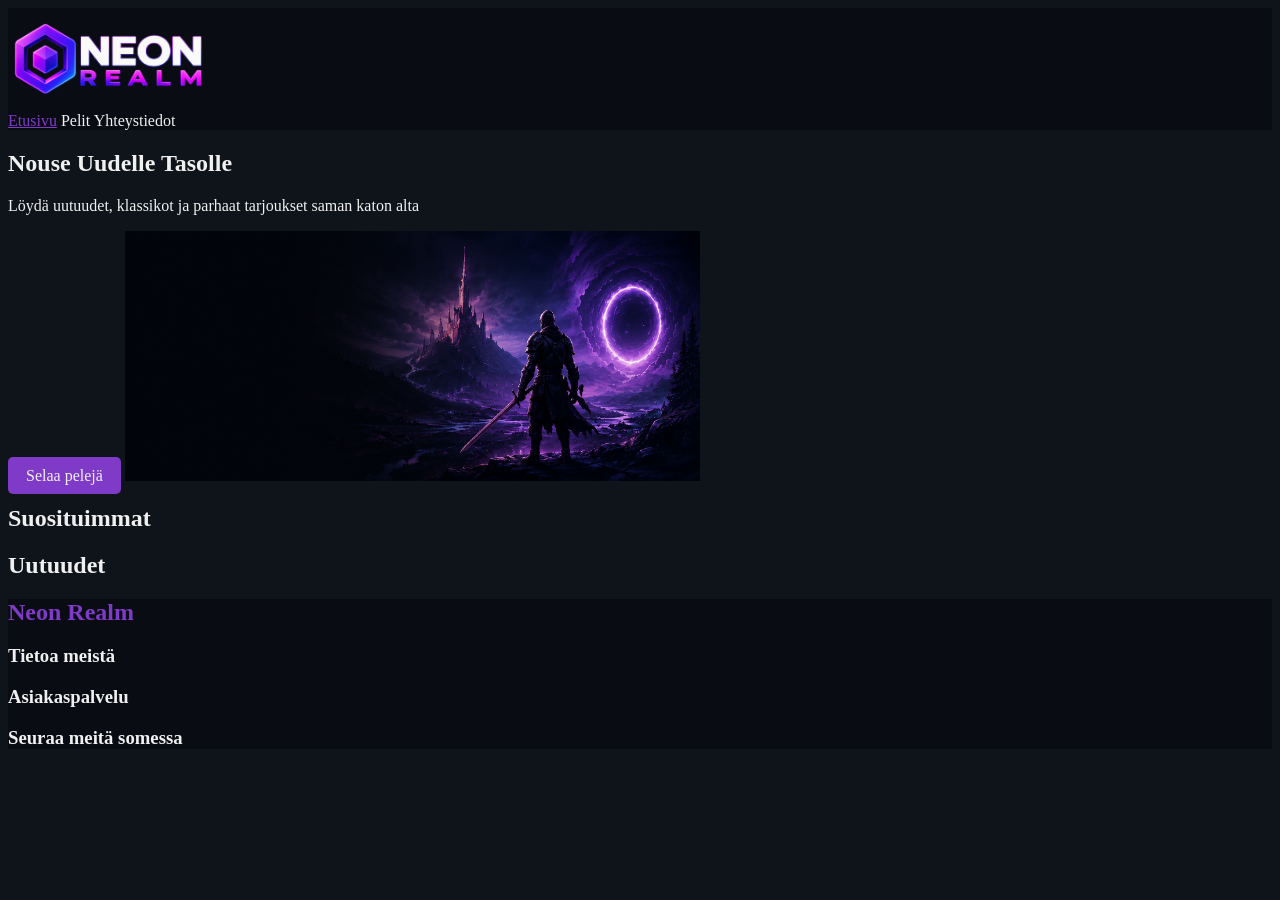
==== index.html @ c7f30449 "Alku" ====
<!DOCTYPE html>
<html lang="fi">
<head>

    <title>Neon Realm</title>
    <meta charset="UTF-8">
    <meta name="author" content="Oona Ranta-Pantti">
    <meta name="viewport" content="width=device-width, initial-scale=1.0">
    <meta name="description" content="">

    <link rel="stylesheet" href="css/style.css">
    <link rel="icon" type="image/x-icon" href="images/logos/favicon.ico">

</head>
<body>
    <main>

    <header>
         <img id=logo src="images/logos/logo.png" alt="logo" width="200px" height="100px">
        <nav>
            <a href="index.html" class="nykyinen">Etusivu</a>
            <a href="pelit.html">Pelit</a>
            <a href="yhteystiedot.html">Yhteystiedot</a>
        </nav>
        <!-- Navin taakse haku ja kori -->
    </header>

    <!-- Hero -->
     <section>
        <h1>Nouse Uudelle Tasolle</h1>
        <p>Löydä uutuudet, klassikot ja parhaat tarjoukset saman katon alta</p>
        <a href="pelit.html" class="painike">Selaa pelejä</a>
        <img id="hero" src="images/hero.png" alt="kansikuva" width="575px" height="250px"> <!-- Muista oikea koko myöhemmin!!!!! -->
     </section>

     <!-- Suosituimmat -->
     <section>
        <h2>Suosituimmat</h2>
        <!-- Tähän tulee kortteja -->
     </section>

     <!-- Uutuudet -->
     <section>
        <h2>Uutuudet</h2>
        <!-- Tähän tulee kortteja -->
     </section>

     </main>

     <footer>
        <h2 class="korostus">Neon Realm</h2>
        <h3>Tietoa meistä</h3>
        <h3>Asiakaspalvelu</h3>
        <h3>Seuraa meitä somessa</h3>
     </footer>

</body>

</html>
---- css/style.css ----
header {
    background-color: #090D13;
}

body {
    background-color: #0F141B;

}

footer {
    background-color: #090D13;
}



/* Otsikot */
h1 {
    color: #F0F0F0;
}

h2 {
    color: #F0F0F0;
}

h3 {
    color: #F0F0F0;
}



p {
    color: #F0F0F0;
}

.korostus {
    color: #7F3AC7;
}



/* Linkit */
.nykyinen {
    color: #7F3AC7;
    text-decoration: underline;
}

.painike {
    background-color: #7F3AC7;
    padding-bottom: 10px;
    padding-top: 10px;
    padding-right: 18px;
    padding-left: 18px;
    border-radius: 5px;
}

a {
    color: #F0F0F0;
    text-decoration: none;  
}

a:not(.painike):hover {
    color: #7F3AC7;
}
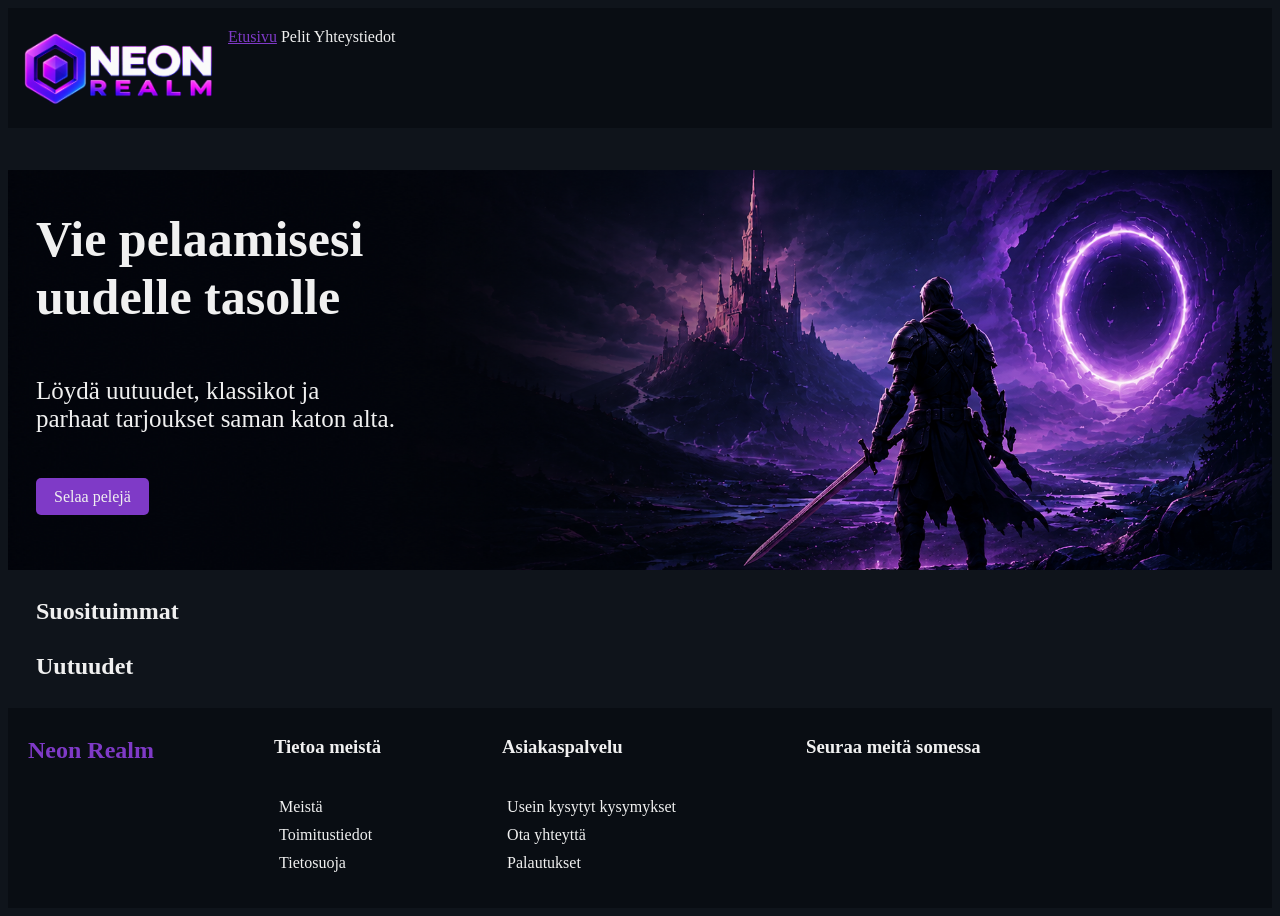
==== commit 18f763f6: "Palautus 2" ====
--- a/index.html
+++ b/index.html
@@ -11,6 +11,11 @@
     <link rel="stylesheet" href="css/style.css">
     <link rel="icon" type="image/x-icon" href="images/logos/favicon.ico">
 
+    <!-- Fontti -->
+    <link rel="preconnect" href="https://fonts.googleapis.com">
+    <link rel="preconnect" href="https://fonts.gstatic.com" crossorigin>
+    <link href="https://fonts.googleapis.com/css2?family=Montserrat:wght@100..900&display=swap" rel="stylesheet">
+   
 </head>
 <body>
     <main>
@@ -26,11 +31,10 @@
     </header>
 
     <!-- Hero -->
-     <section>
-        <h1>Nouse Uudelle Tasolle</h1>
-        <p>Löydä uutuudet, klassikot ja parhaat tarjoukset saman katon alta</p>
+     <section class="hero">
+        <h1>Vie pelaamisesi <br> uudelle tasolle</h1>
+        <p class="heroteksti">Löydä uutuudet, klassikot ja <br> parhaat tarjoukset saman katon alta.</p>
         <a href="pelit.html" class="painike">Selaa pelejä</a>
-        <img id="hero" src="images/hero.png" alt="kansikuva" width="575px" height="250px"> <!-- Muista oikea koko myöhemmin!!!!! -->
      </section>
 
      <!-- Suosituimmat -->
@@ -49,8 +53,25 @@
 
      <footer>
         <h2 class="korostus">Neon Realm</h2>
-        <h3>Tietoa meistä</h3>
-        <h3>Asiakaspalvelu</h3>
+
+        <div class="kasa">
+           <h3>Tietoa meistä</h3>
+            <ul>
+               <li>Meistä</li>
+               <li>Toimitustiedot</li>
+               <li>Tietosuoja</li>
+            </ul>
+        </div>
+
+        <div class="kasa">
+           <h3>Asiakaspalvelu</h3>
+            <ul>
+               <li>Usein kysytyt kysymykset</li>
+               <li>Ota yhteyttä</li>
+               <li>Palautukset</li>
+            </ul>
+        </div>
+
         <h3>Seuraa meitä somessa</h3>
      </footer>
 
--- a/css/style.css
+++ b/css/style.css
@@ -1,14 +1,49 @@
-header {
-    background-color: #090D13;
+* {
+    box-sizing: border-box;
+}
+
+.montserrat {
+    font-family: "Montserrat", sans-serif;
 }
 
 body {
-    background-color: #0F141B;
+    background-color: #0F141B;  
+}
 
+header {
+    background-color: #090D13;
+    padding: 10px;
+    display: flex;
+    flex-direction: row;
+}
+
+nav {
+    padding: 10px;
+}
+
+
+.hero {
+    background-image: url("../images/hero.png");
+    background-size: cover;
+    background-position: center;
+    margin: 0px;
+    height: 400px;
+}
+
+.heroteksti {
+    padding: 0px 15px 30px 28px;
+    font-size: 25px;
+}
+
+section {
+    margin: 28px;
 }
 
 footer {
     background-color: #090D13;
+    padding: 10px 20px;
+    display: flex;
+    gap: 120px;
 }
 
 
@@ -16,26 +51,47 @@
 /* Otsikot */
 h1 {
     color: #F0F0F0;
+    font-weight: 800;
+    padding: 40px 15px 10px 28px;
+    font-size: 50px;
 }
 
 h2 {
     color: #F0F0F0;
+    font-weight: 700;
 }
 
 h3 {
     color: #F0F0F0;
+    font-weight: 600;
 }
 
 
 
 p {
     color: #F0F0F0;
+    font-weight: 400;
+    padding: 5px 10px 10px 0px;
 }
 
 .korostus {
     color: #7F3AC7;
 }
 
+ul {
+    color: #F0F0F0;
+    list-style: none;
+    padding: 0px 5px 5px 0px;
+}
+
+li {
+    padding: 5px;
+}
+
+.kasa {
+    display: flex;
+    flex-direction: column;
+}
 
 
 /* Linkit */
@@ -46,11 +102,9 @@
 
 .painike {
     background-color: #7F3AC7;
-    padding-bottom: 10px;
-    padding-top: 10px;
-    padding-right: 18px;
-    padding-left: 18px;
+    padding: 10px 18px;
     border-radius: 5px;
+    margin: 28px;
 }
 
 a {
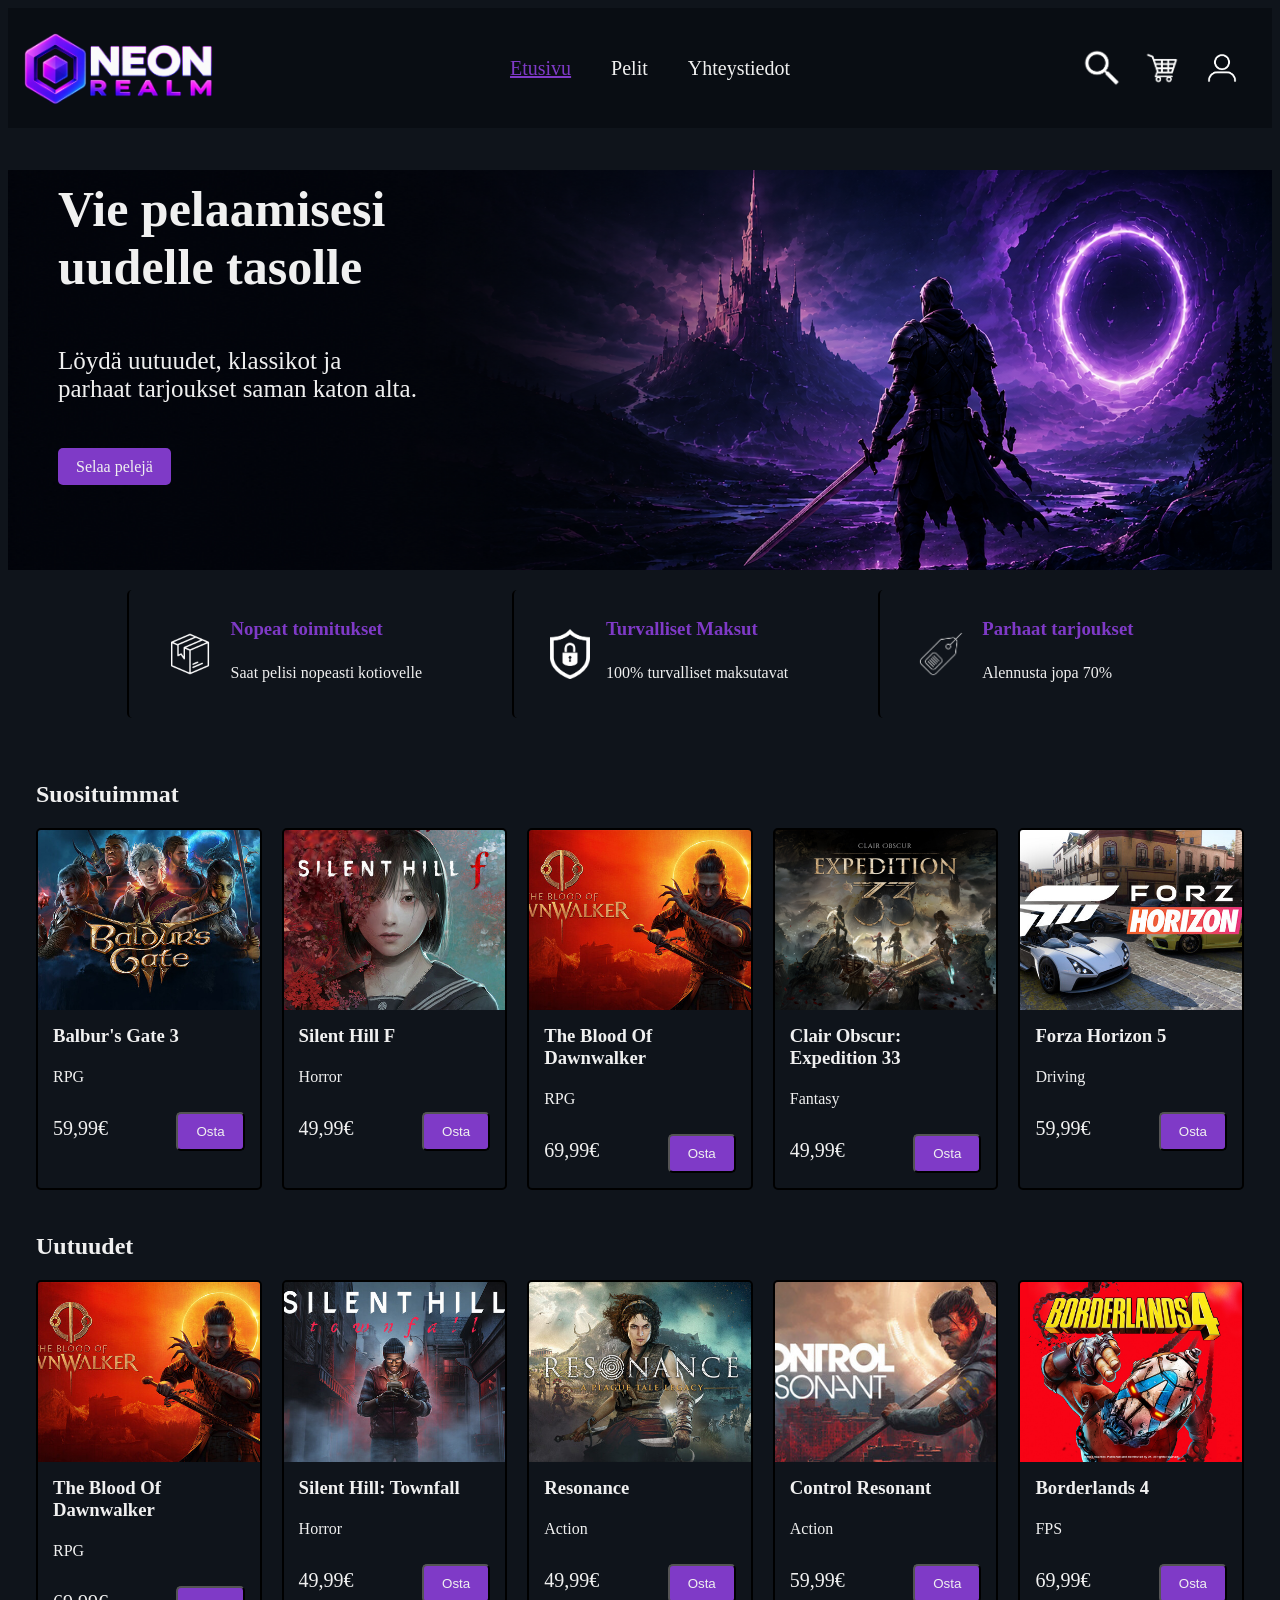
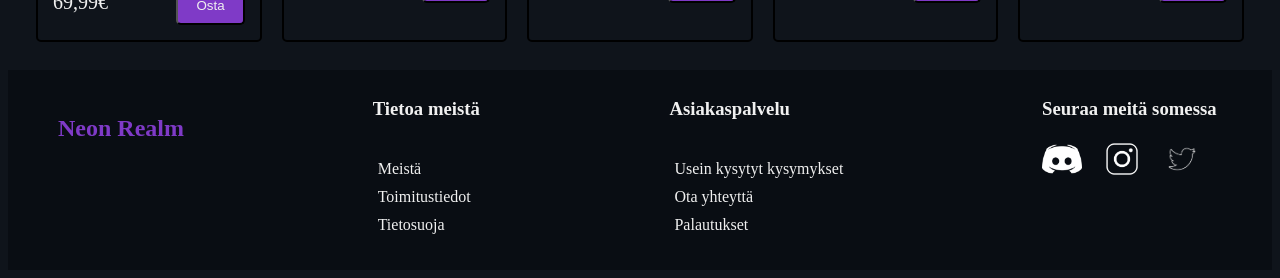
==== commit 7218dd1e: "Palautus 3" ====
--- a/index.html
+++ b/index.html
@@ -6,7 +6,7 @@
     <meta charset="UTF-8">
     <meta name="author" content="Oona Ranta-Pantti">
     <meta name="viewport" content="width=device-width, initial-scale=1.0">
-    <meta name="description" content="">
+    <meta name="description" content="Neon Reaml">
 
     <link rel="stylesheet" href="css/style.css">
     <link rel="icon" type="image/x-icon" href="images/logos/favicon.ico">
@@ -27,7 +27,11 @@
             <a href="pelit.html">Pelit</a>
             <a href="yhteystiedot.html">Yhteystiedot</a>
         </nav>
-        <!-- Navin taakse haku ja kori -->
+        <div class="icons">
+         <img src="images/logos/search.png" alt="Haku-kuvake" width="40px" height="40px">
+         <img src="images/logos/cart.png" alt="Ostoskori-kuvake" width="40px" height="40px">
+         <img src="images/logos/profile.png" alt="Profiili-kuvake" width="40px" height="40px">
+        </div>
     </header>
 
     <!-- Hero -->
@@ -37,16 +41,185 @@
         <a href="pelit.html" class="painike">Selaa pelejä</a>
      </section>
 
+     <div class="vali">
+      <article class="mainos">
+         <img src="images/logos/packet.png" alt="Paketin kuva" width="50px" height="50px">
+         <div class="mainos-teksti">
+            <h3>Nopeat toimitukset</h3>
+            <p>Saat pelisi nopeasti kotiovelle</p>
+         </div>
+      </article>
+
+      <article class="mainos">
+         <img src="images/logos/shield.png" alt="Kilven kuva" width="40px" height="50px">
+         <div class="mainos-teksti">
+            <h3>Turvalliset Maksut</h3>
+            <p>100% turvalliset maksutavat</p>
+         </div>
+      </article>
+
+      <article class="mainos">
+         <img src="images/logos/sale.png" alt="Hintalappusen kuva" width="50px" height="50px">
+         <div class="mainos-teksti">
+            <h3>Parhaat tarjoukset</h3>
+            <p>Alennusta jopa 70%</p>
+         </div>
+      </article>
+     </div>
+
      <!-- Suosituimmat -->
      <section>
         <h2>Suosituimmat</h2>
-        <!-- Tähän tulee kortteja -->
+
+        <div class="pelit">
+         <article class="pelikortti">
+            <img src="images/games/balbursgate3.jpg" alt="Balbur's gate 3 -pelin kuva">
+
+            <div class="pelikortti-info">
+               <h3>Balbur's Gate 3</h3>
+               <p>RPG</p>
+            
+            <div class="pelikortti-osto">
+               <p>59,99€</p>
+               <button>Osta</button>
+               </div>
+            </div>
+         </article>
+
+         <article class="pelikortti">
+            <img src="images/games/silenthillf.jpg" alt="Silent hill f -pelin kuva">
+
+            <div class="pelikortti-info">
+               <h3>Silent Hill F</h3>
+               <p>Horror</p>
+            
+            <div class="pelikortti-osto">
+               <p>49,99€</p>
+               <button>Osta</button>
+               </div>
+            </div>
+         </article>
+
+         <article class="pelikortti">
+            <img src="images/games/thebloodofdawnwalker.jpg" alt="The blood of dawnwalker -pelin kuva">
+
+            <div class="pelikortti-info">
+               <h3>The Blood Of Dawnwalker</h3>
+               <p>RPG</p>
+            
+            <div class="pelikortti-osto">
+               <p>69,99€</p>
+               <button>Osta</button>
+               </div>
+            </div>
+         </article>
+
+         <article class="pelikortti">
+            <img src="images/games/clairobscur33.jpg" alt="Clair Obscur: Expedition 33 -pelin kuva">
+
+            <div class="pelikortti-info">
+               <h3>Clair Obscur: Expedition 33</h3>
+               <p>Fantasy</p>
+            
+            <div class="pelikortti-osto">
+               <p>49,99€</p>
+               <button>Osta</button>
+               </div>
+            </div>
+         </article>
+
+         <article class="pelikortti">
+            <img src="images/games/forzahorizon5.jpg" alt="Forza Horizon 5 -pelin kuva">
+
+            <div class="pelikortti-info">
+               <h3>Forza Horizon 5</h3>
+               <p>Driving</p>
+            
+            <div class="pelikortti-osto">
+               <p>59,99€</p>
+               <button>Osta</button>
+               </div>
+            </div>
+         </article>
+        </div>
+
      </section>
 
      <!-- Uutuudet -->
      <section>
         <h2>Uutuudet</h2>
-        <!-- Tähän tulee kortteja -->
+
+        <div class="pelit">
+         <article class="pelikortti">
+            <img src="images/games/thebloodofdawnwalker.jpg" alt="The blood of dawnwalker -pelin kuva">
+
+            <div class="pelikortti-info">
+               <h3>The Blood Of Dawnwalker</h3>
+               <p>RPG</p>
+            
+            <div class="pelikortti-osto">
+               <p>69,99€</p>
+               <button>Osta</button>
+               </div>
+            </div>
+         </article>
+
+         <article class="pelikortti">
+            <img src="images/games/silenthilltown.jpg" alt="Silent hill townfall -pelin kuva">
+
+            <div class="pelikortti-info">
+               <h3>Silent Hill: Townfall</h3>
+               <p>Horror</p>
+            
+            <div class="pelikortti-osto">
+               <p>49,99€</p>
+               <button>Osta</button>
+               </div>
+            </div>
+         </article>
+
+         <article class="pelikortti">
+            <img src="images/games/resonance.jpg" alt="Resonance -pelin kuva">
+
+            <div class="pelikortti-info">
+               <h3>Resonance</h3>
+               <p>Action</p>
+            
+            <div class="pelikortti-osto">
+               <p>49,99€</p>
+               <button>Osta</button>
+               </div>
+            </div>
+         </article>
+
+         <article class="pelikortti">
+            <img src="images/games/controlresonant.jpg" alt="Control Resonant -pelin kuva">
+
+            <div class="pelikortti-info">
+               <h3>Control Resonant</h3>
+               <p>Action</p>
+            
+            <div class="pelikortti-osto">
+               <p>59,99€</p>
+               <button>Osta</button>
+               </div>
+            </div>
+         </article>
+
+         <article class="pelikortti">
+            <img src="images/games/borderlands4.jpg" alt="Borderlands 4 -pelin kuva">
+
+            <div class="pelikortti-info">
+               <h3>Borderlands 4</h3>
+               <p>FPS</p>
+            
+            <div class="pelikortti-osto">
+               <p>69,99€</p>
+               <button>Osta</button>
+               </div>
+            </div>
+         </article>
+        </div>
      </section>
 
      </main>
@@ -72,9 +245,19 @@
             </ul>
         </div>
 
+        <div class="footer-icons">
         <h3>Seuraa meitä somessa</h3>
+        <div class="icons">
+         <img src="images/logos/discord.webp" alt="Discord -kuvake" width="40px" height="40px">
+         <img src="images/logos/insta.png" alt="Instagram -kuvake" width="40px" height="40px">
+         <img src="images/logos/twitter.png" alt="Twitter -kuvake" width="40px" height="40px">
+        </div>
+        </div>
      </footer>
 
 </body>
-
-</html>+</html>
+
+
+
+<!-- :] -->
--- a/css/style.css
+++ b/css/style.css
@@ -14,11 +14,21 @@
     background-color: #090D13;
     padding: 10px;
     display: flex;
-    flex-direction: row;
+    justify-content: space-between;
+    align-items: center;
 }
 
 nav {
+    display: flex;
+    gap: 40px;
     padding: 10px;
+    font-size: 20px;
+}
+
+.icons {
+    display: flex;
+    gap: 20px;
+    padding-right: 20px;
 }
 
 
@@ -31,19 +41,110 @@
 }
 
 .heroteksti {
-    padding: 0px 15px 30px 28px;
+    padding: 0px 15px 30px 50px;
     font-size: 25px;
 }
+
+.vali {
+    display: flex;
+    justify-content: center;
+    padding: 20px;
+    gap: 20px;
+}
+
+.mainos {
+    display: flex;
+    border-left: 2px solid black;
+    border-radius: 5px;
+    padding: 10px 20px;
+    align-items: center;
+    justify-content: space-between;
+    margin: 0 20px;
+}
+
+.mainos img {
+    margin: 16px;
+}
+
+.mainos h3 {
+    color: #7F3AC7;
+}
+
 
 section {
     margin: 28px;
 }
 
+
+/* Pelikortit */
+.pelit {
+    display: grid;
+    grid-template-columns: repeat(5, minmax(0, 1fr));
+    gap: 20px;
+}
+
+.pelikortti {
+    width: 100%;
+    border: 2px solid black;
+    border-radius: 5px;
+    overflow: hidden;
+}
+
+.pelikortti img {
+    width: 100%;
+    height: 180px;
+    object-fit: cover;
+    display: block;
+}
+
+.pelikortti-info {
+    padding: 15px;
+}
+
+.pelikortti-info h3 {
+    margin: 0;
+}
+
+.pelikortti-osto p {
+    margin: 0;
+}
+
+.pelikortti-osto {
+    display: flex;
+    justify-content: space-between;
+    align-items: center;
+}
+
+.pelikortti-osto p {
+    font-size: 20px;
+}
+
+
 footer {
     background-color: #090D13;
-    padding: 10px 20px;
-    display: flex;
-    gap: 120px;
+    padding: 10px 50px;
+    display: flex;
+    justify-content: space-between;
+}
+
+.kasa {
+    display: flex;
+    flex-direction: column;
+}
+
+ul {
+    color: #F0F0F0;
+    list-style: none;
+    padding: 0px 5px 5px 0px;
+}
+
+li {
+    padding: 5px;
+}
+
+.footer-icons {
+    display: flex;
+    flex-direction: column;
 }
 
 
@@ -52,13 +153,14 @@
 h1 {
     color: #F0F0F0;
     font-weight: 800;
-    padding: 40px 15px 10px 28px;
+    padding: 10px 15px 10px 50px;
     font-size: 50px;
 }
 
 h2 {
     color: #F0F0F0;
     font-weight: 700;
+    padding-top: 15px;
 }
 
 h3 {
@@ -78,21 +180,6 @@
     color: #7F3AC7;
 }
 
-ul {
-    color: #F0F0F0;
-    list-style: none;
-    padding: 0px 5px 5px 0px;
-}
-
-li {
-    padding: 5px;
-}
-
-.kasa {
-    display: flex;
-    flex-direction: column;
-}
-
 
 /* Linkit */
 .nykyinen {
@@ -104,7 +191,14 @@
     background-color: #7F3AC7;
     padding: 10px 18px;
     border-radius: 5px;
-    margin: 28px;
+    margin: 50px;
+}
+
+button {
+    background-color: #7F3AC7;
+    padding: 10px 18px;
+    border-radius: 5px;
+    color: #F0F0F0;
 }
 
 a {
@@ -114,4 +208,74 @@
 
 a:not(.painike):hover {
     color: #7F3AC7;
+}
+
+
+/* Pelit-sivu */
+.peli-navi {
+    display: flex;
+    gap: 20px;
+    margin: 20px;
+    flex-wrap: wrap;
+}
+.palikka {
+    display: flex;
+    justify-content: center;
+    align-items: center;
+    border: 2px solid black;
+    border-radius: 5px;
+    width: 90px;
+    height: 50px;
+    background-color: #090D13;
+}
+
+.palikka p {
+    padding: 0;
+}
+
+.palikka-kaikki p {
+    padding: 0;
+}
+
+.palikka-kaikki
+{
+    display: flex;
+    justify-content: center;
+    align-items: center;
+    border-radius: 5px;
+    background-color: #7F3AC7;
+    width: 90px;
+    height: 50px;
+}
+
+.pelit-pelit {
+    margin: 20px;
+}
+
+
+/* Yhteystiedot-sivu */
+.yhteystiedot-otsikko {
+    padding: 0;
+    color: #7F3AC7;
+}
+.yhteydenotto {
+    display: flex;
+    justify-content: space-between;
+}
+
+.meista {
+    display: flex;
+    flex-direction: column;
+    max-width: 600px;
+}
+
+.meista p {
+    padding: 0;
+}
+
+.painike2 {
+    background-color: #7F3AC7;
+    padding: 15px 50px;
+    border-radius: 5px;
+    font-size: 20px;
 }
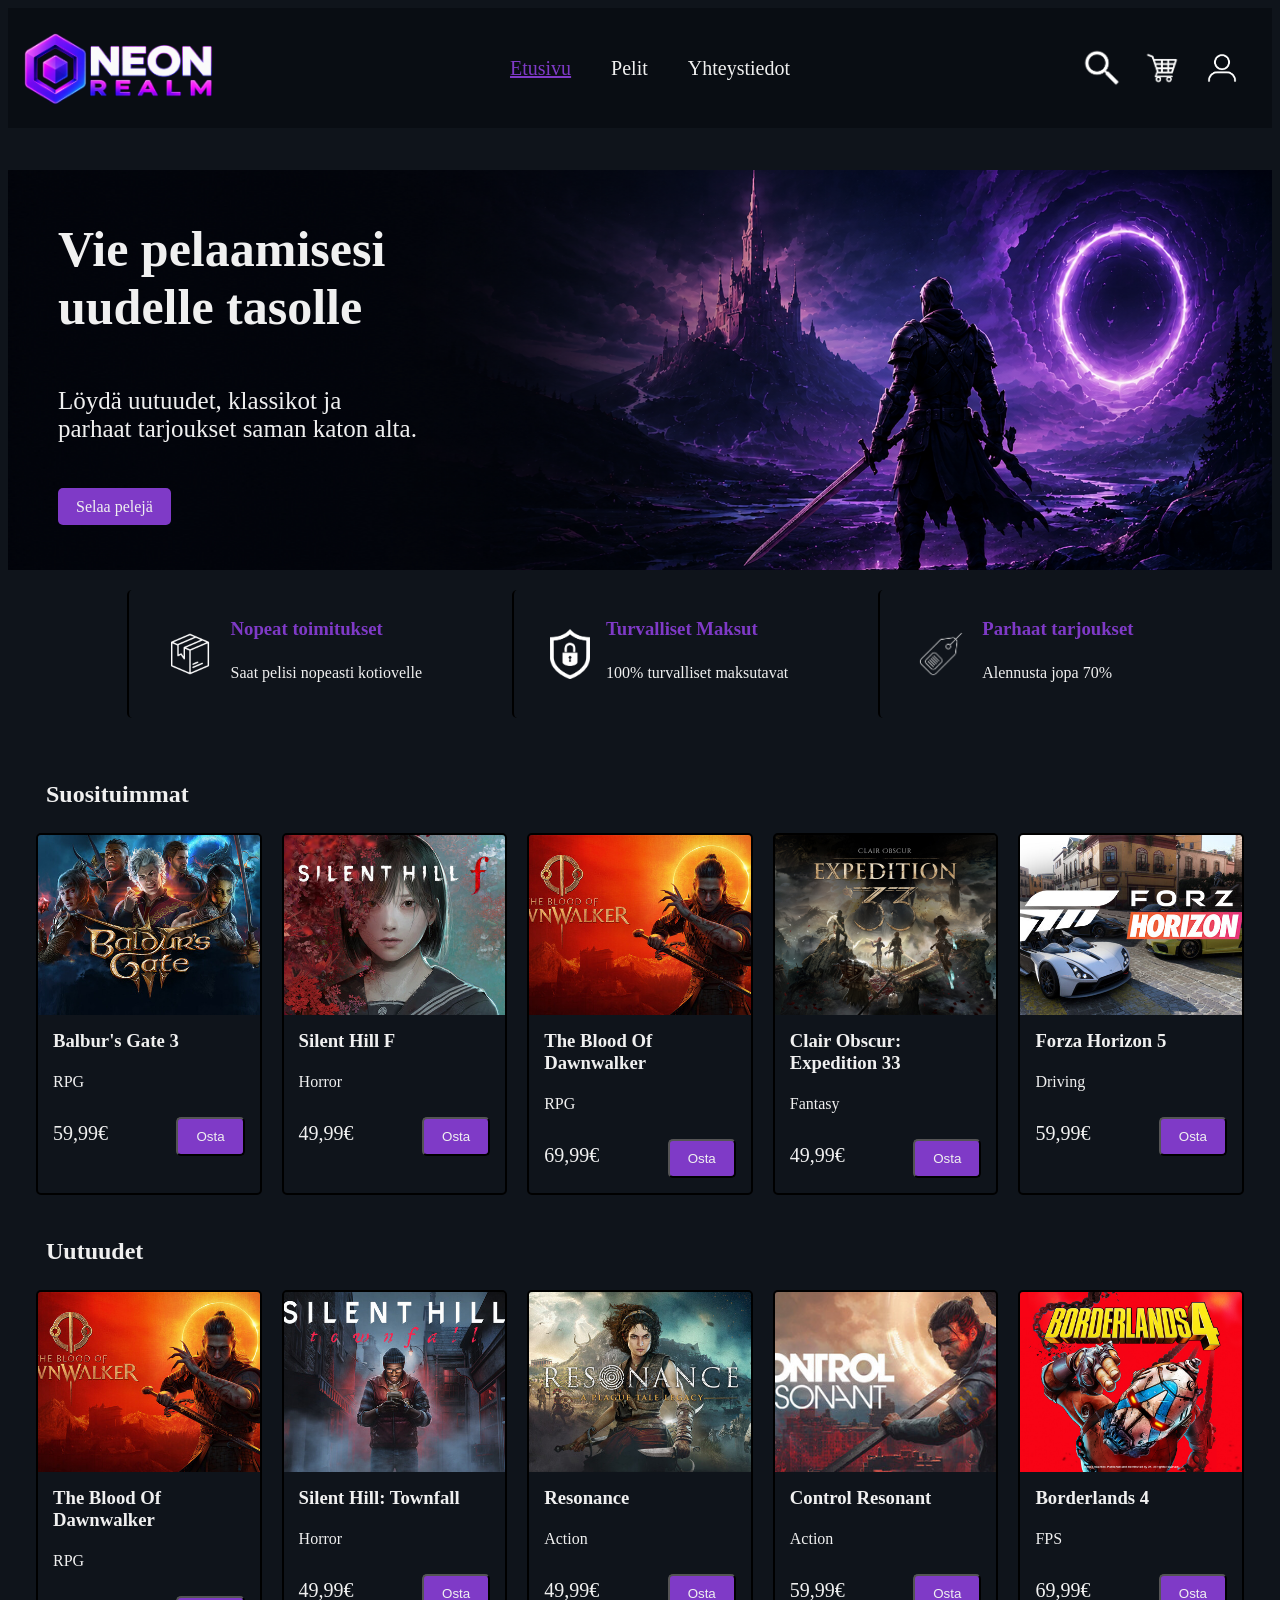
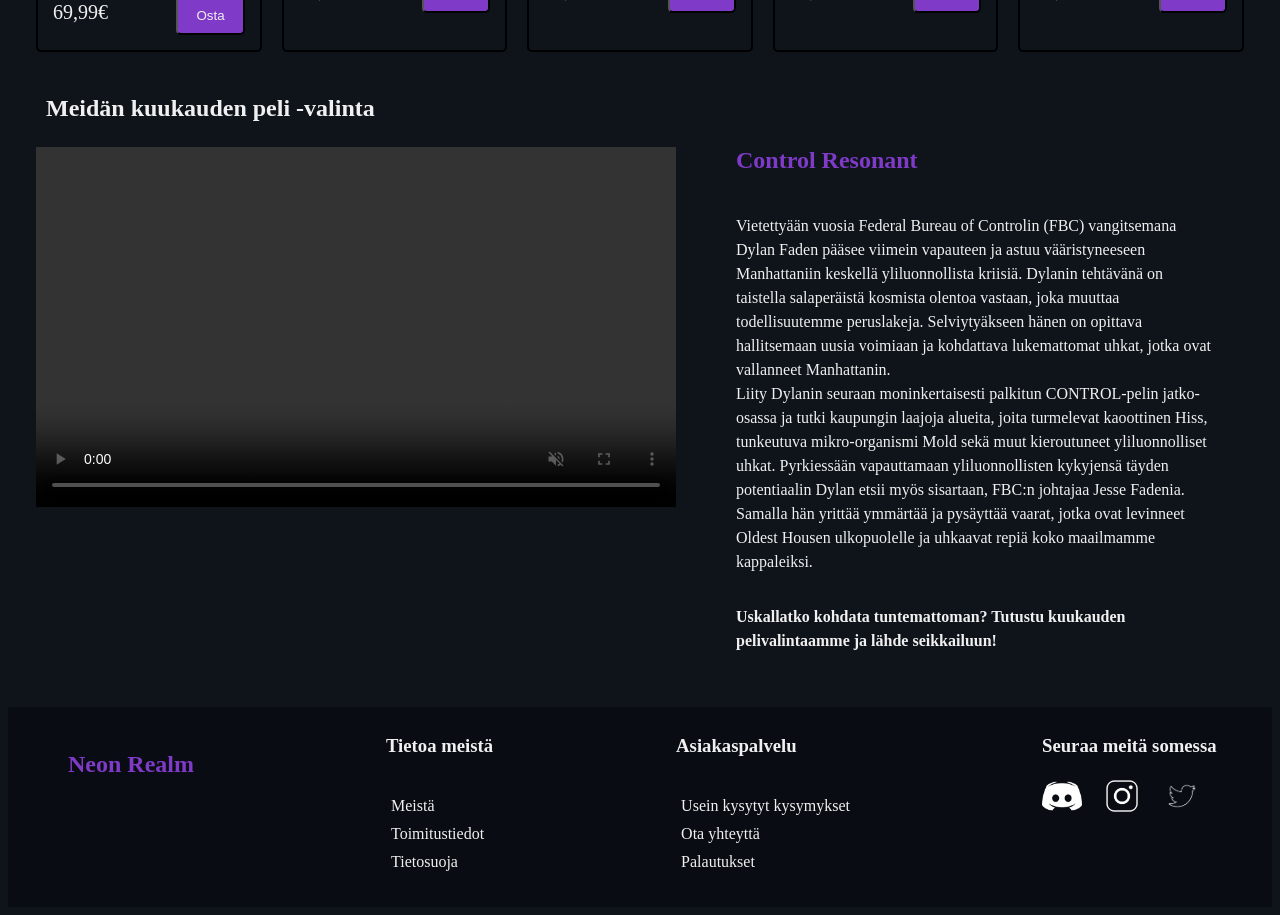
==== commit 0a23e3d8: "Vaihe 3" ====
--- a/index.html
+++ b/index.html
@@ -222,6 +222,39 @@
         </div>
      </section>
 
+     
+     <section class="kuukauden-peli">
+      <h2>Meidän kuukauden peli -valinta</h2>
+
+      <div class="traileri">
+            <video controls width="640" height="360" muted autoplay preload="auto" loop>
+               <source src="images/CONTROL Resonant - Launch Trailer.mp4" type="audio/mpeg">
+            </video>
+            <!-- Koodi napattu suoraan viimevuoden kurssin materiaaleista :D -->
+
+        <div class="control">
+         <h2>Control Resonant</h2>
+         <p>Vietettyään vuosia Federal Bureau of Controlin (FBC) vangitsemana Dylan Faden pääsee 
+            viimein vapauteen ja astuu vääristyneeseen Manhattaniin keskellä yliluonnollista 
+            kriisiä. Dylanin tehtävänä on taistella salaperäistä kosmista olentoa vastaan, 
+            joka muuttaa todellisuutemme peruslakeja. Selviytyäkseen hänen on opittava 
+            hallitsemaan uusia voimiaan ja kohdattava lukemattomat uhkat, jotka ovat vallanneet 
+            Manhattanin. <br> 
+            Liity Dylanin seuraan moninkertaisesti palkitun CONTROL-pelin 
+            jatko-osassa ja tutki kaupungin laajoja alueita, joita turmelevat kaoottinen Hiss, 
+            tunkeutuva mikro-organismi Mold sekä muut kieroutuneet yliluonnolliset uhkat. 
+            Pyrkiessään vapauttamaan yliluonnollisten kykyjensä täyden potentiaalin Dylan etsii 
+            myös sisartaan, FBC:n johtajaa Jesse Fadenia. Samalla hän yrittää ymmärtää ja 
+            pysäyttää vaarat, jotka ovat levinneet Oldest Housen ulkopuolelle ja uhkaavat repiä 
+            koko maailmamme kappaleiksi.</p>
+            <p><strong>Uskallatko kohdata tuntemattoman? Tutustu kuukauden pelivalintaamme ja lähde seikkailuun!</strong></p>
+        </div>
+        </div>
+        
+
+        </section>
+     
+
      </main>
 
      <footer>
@@ -256,8 +289,4 @@
      </footer>
 
 </body>
-</html>
-
-
-
-<!-- :] -->+</html>
--- a/css/style.css
+++ b/css/style.css
@@ -120,6 +120,30 @@
 }
 
 
+
+.traileri {
+    display: flex;
+    align-items: flex-start;
+    gap: 40px;
+}
+
+.control {
+    max-width: 800px;
+    padding: 0 20px;
+}
+
+.control p {
+    line-height: 1.5em;
+}
+
+.control h2 {
+    padding: 0 0 15px 0;
+    margin-top: 0;
+    color: #7F3AC7;
+}
+
+
+
 footer {
     background-color: #090D13;
     padding: 10px 50px;
@@ -153,14 +177,14 @@
 h1 {
     color: #F0F0F0;
     font-weight: 800;
-    padding: 10px 15px 10px 50px;
+    padding: 50px 15px 10px 50px;
     font-size: 50px;
 }
 
 h2 {
     color: #F0F0F0;
     font-weight: 700;
-    padding-top: 15px;
+    padding: 15px 10px 5px 10px;
 }
 
 h3 {
@@ -212,6 +236,10 @@
 
 
 /* Pelit-sivu */
+.pelit-otsikko {
+    padding: 10px 15px 10px 50px;
+}
+
 .peli-navi {
     display: flex;
     gap: 20px;
@@ -261,6 +289,7 @@
 .yhteydenotto {
     display: flex;
     justify-content: space-between;
+    padding: 10px;
 }
 
 .meista {
@@ -270,7 +299,8 @@
 }
 
 .meista p {
-    padding: 0;
+    padding-left: 10px;
+    line-height: 1,5em;
 }
 
 .painike2 {
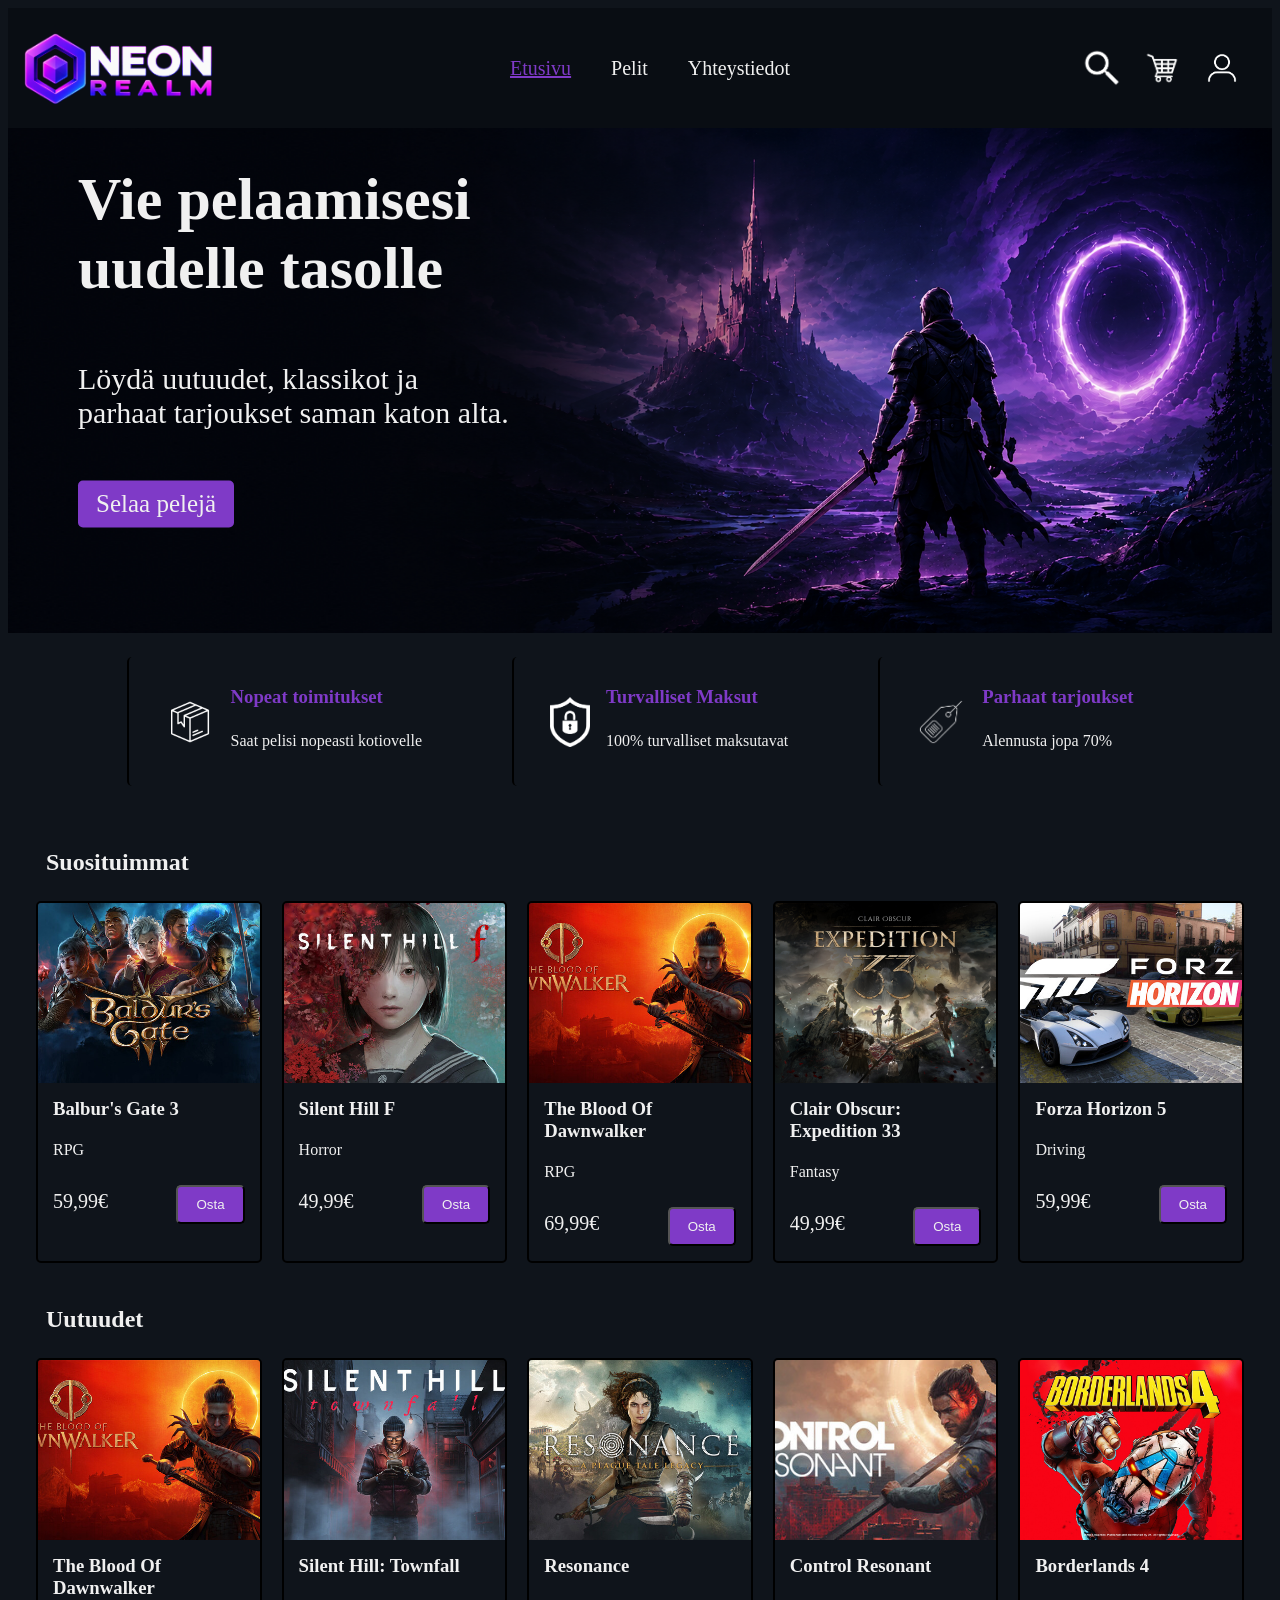
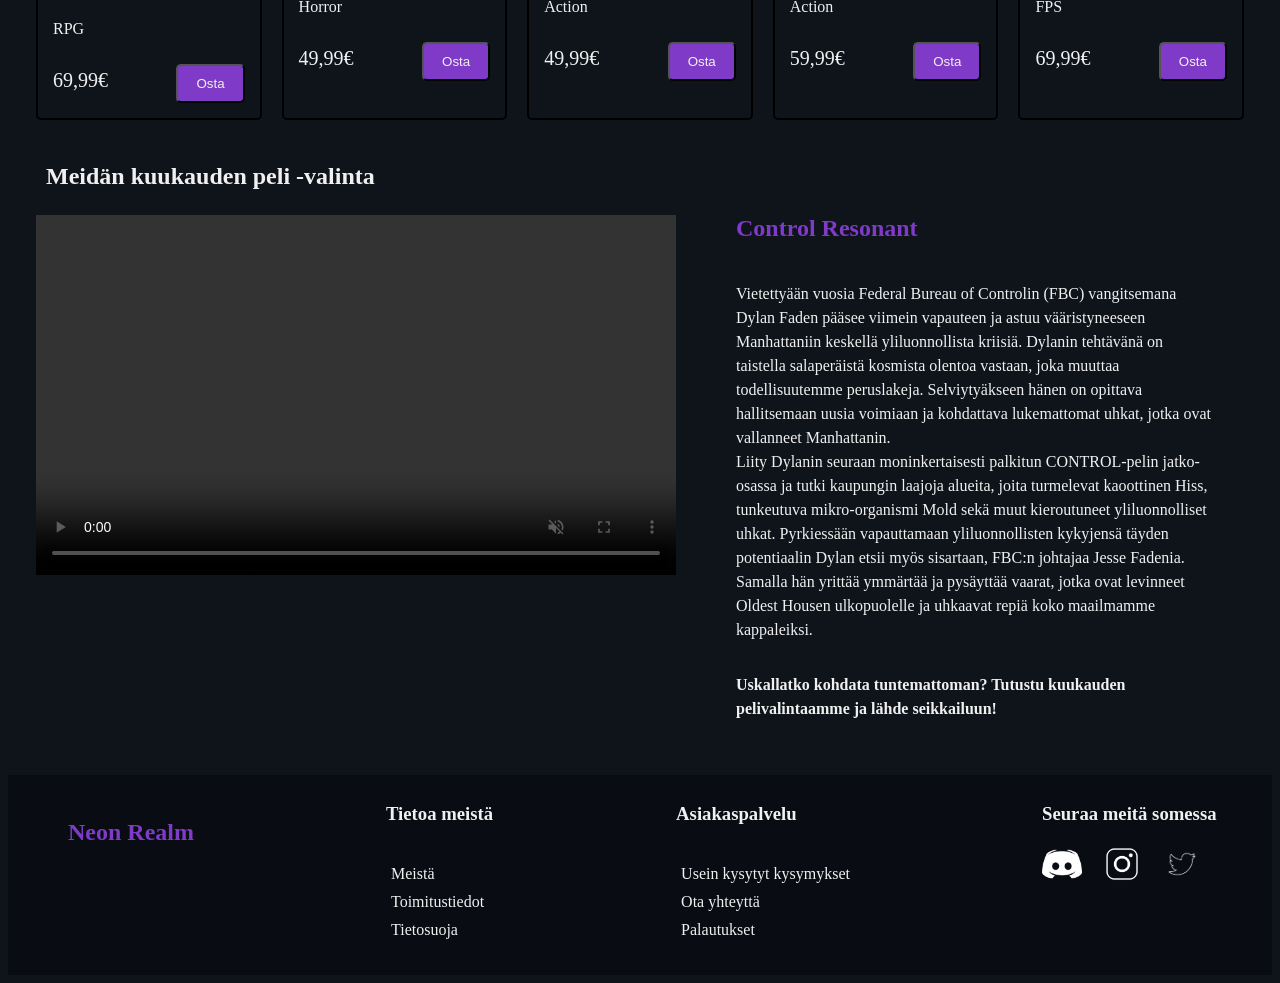
==== commit f40eb4c4: "Palautus 4" ====
--- a/index.html
+++ b/index.html
@@ -18,8 +18,7 @@
    
 </head>
 <body>
-    <main>
-
+    
     <header>
          <img id=logo src="images/logos/logo.png" alt="logo" width="200px" height="100px">
         <nav>
@@ -34,11 +33,16 @@
         </div>
     </header>
 
+    <main>
+      
     <!-- Hero -->
      <section class="hero">
+      <img src="images/hero.png" alt="Herokuva">
+      <div class="banneri-teksti">
         <h1>Vie pelaamisesi <br> uudelle tasolle</h1>
         <p class="heroteksti">Löydä uutuudet, klassikot ja <br> parhaat tarjoukset saman katon alta.</p>
         <a href="pelit.html" class="painike">Selaa pelejä</a>
+        </div>
      </section>
 
      <div class="vali">
--- a/css/style.css
+++ b/css/style.css
@@ -18,6 +18,7 @@
     align-items: center;
 }
 
+/* NAVIGAATIO */
 nav {
     display: flex;
     gap: 40px;
@@ -31,20 +32,35 @@
     padding-right: 20px;
 }
 
-
+/* HERO */
 .hero {
-    background-image: url("../images/hero.png");
-    background-size: cover;
-    background-position: center;
     margin: 0px;
-    height: 400px;
+    min-height: 380px;
+    position: relative;
+}
+
+.banneri-teksti {
+    position: absolute;
+    top: 50%;
+    transform: translateY(-70%);
+    left: 20px;
+}
+
+.hero img {
+    width: 100%;
+    height: 100%;
 }
 
 .heroteksti {
     padding: 0px 15px 30px 50px;
+    font-size: 30px;
+}
+
+.hero a {
     font-size: 25px;
 }
 
+/* VÄLIMAINOS */
 .vali {
     display: flex;
     justify-content: center;
@@ -76,7 +92,7 @@
 }
 
 
-/* Pelikortit */
+/* PELIKORTIT */
 .pelit {
     display: grid;
     grid-template-columns: repeat(5, minmax(0, 1fr));
@@ -120,7 +136,7 @@
 }
 
 
-
+/* KUUKAUDEN PELI */
 .traileri {
     display: flex;
     align-items: flex-start;
@@ -143,7 +159,7 @@
 }
 
 
-
+/* FOOTER */
 footer {
     background-color: #090D13;
     padding: 10px 50px;
@@ -173,12 +189,12 @@
 
 
 
-/* Otsikot */
+/* OTSIKOT */
 h1 {
     color: #F0F0F0;
     font-weight: 800;
     padding: 50px 15px 10px 50px;
-    font-size: 50px;
+    font-size: 60px;
 }
 
 h2 {
@@ -205,7 +221,7 @@
 }
 
 
-/* Linkit */
+/* LINKIT */
 .nykyinen {
     color: #7F3AC7;
     text-decoration: underline;
@@ -230,7 +246,7 @@
     text-decoration: none;  
 }
 
-a:not(.painike):hover {
+a:not(.painike):hover, a:not(.painike):focus-visible {
     color: #7F3AC7;
 }
 
@@ -300,7 +316,7 @@
 
 .meista p {
     padding-left: 10px;
-    line-height: 1,5em;
+    line-height: 1.5em;
 }
 
 .painike2 {
